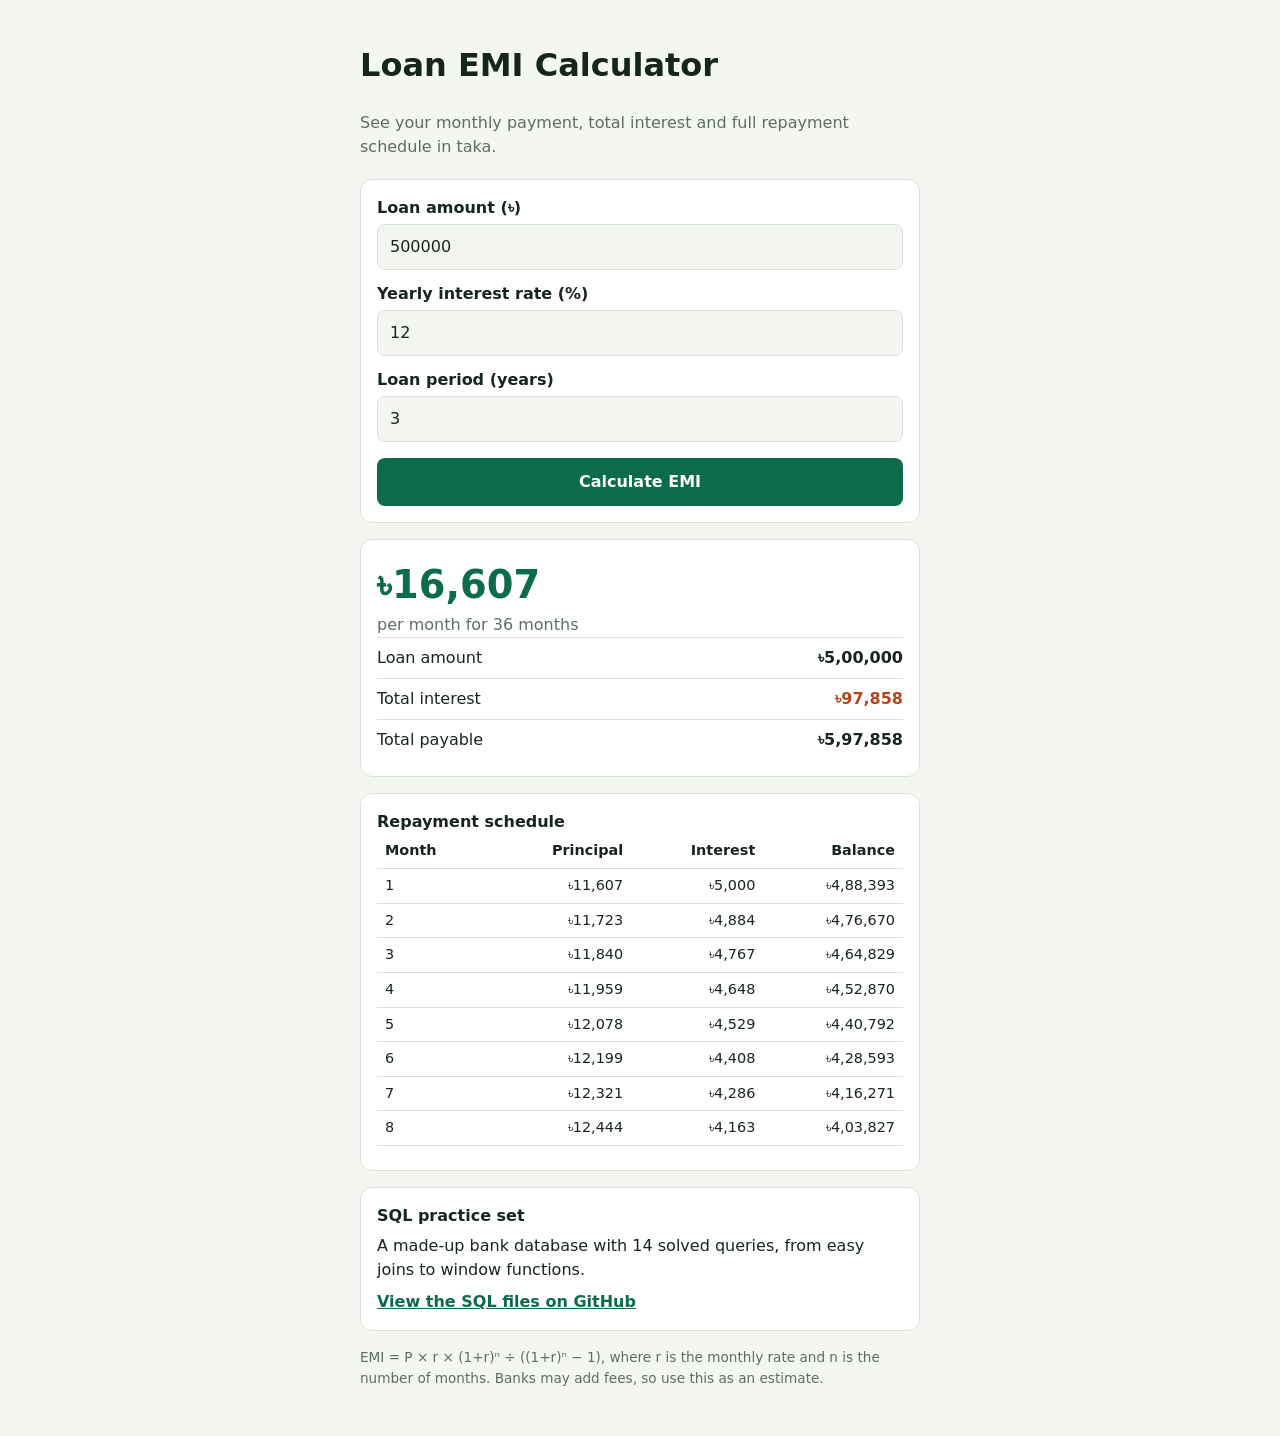
==== index.html @ d1f59466 "index.html" ====
<!DOCTYPE html>
<html lang="en">
<head>
<meta charset="UTF-8">
<meta name="viewport" content="width=device-width, initial-scale=1">
<title>BD Loan EMI Calculator</title>
<style>
:root{--bg:#f3f6f1;--card:#fff;--ink:#16261d;--mute:#5d6e63;--line:#d9e2da;--accent:#0b6b4a;--accent-ink:#fff;--warm:#b4461f}
@media (prefers-color-scheme:dark){:root{--bg:#0e1a14;--card:#15241b;--ink:#e6efe8;--mute:#93a59a;--line:#264033;--accent:#3fbf8b;--accent-ink:#06150e;--warm:#f08a5d}}
*{box-sizing:border-box}
body{margin:0;background:var(--bg);color:var(--ink);font:16px/1.5 system-ui,-apple-system,"Segoe UI",sans-serif;padding:20px 16px 48px}
main{max-width:560px;margin:0 auto}
<p><a href="fdr.html" style="color:var(--accent);font-weight:600">FDR maturity calculator</a></p>
h1{font-size:1.6rem;margin:0 0 4px}
.sub{color:var(--mute);margin:0 0 20px}
.box{background:var(--card);border:1px solid var(--line);border-radius:12px;padding:16px;margin-bottom:16px}
label{display:block;font-weight:600;margin:12px 0 4px}
label:first-child{margin-top:0}
input{width:100%;font:inherit;padding:10px 12px;border:1px solid var(--line);border-radius:8px;background:var(--bg);color:var(--ink)}
input:focus-visible,button:focus-visible{outline:3px solid var(--accent);outline-offset:2px}
button{width:100%;margin-top:16px;padding:12px;font:inherit;font-weight:700;border:0;border-radius:8px;background:var(--accent);color:var(--accent-ink);cursor:pointer}
.emi{font-size:2.4rem;font-weight:800;color:var(--accent);margin:0}
.row{display:flex;justify-content:space-between;padding:8px 0;border-top:1px solid var(--line)}
.row span:last-child{font-weight:600}
.int{color:var(--warm)}
.err{color:var(--warm);font-weight:600}
.scroll{max-height:320px;overflow:auto;overflow-x:auto}
table{width:100%;border-collapse:collapse;font-size:.9rem;font-variant-numeric:tabular-nums}
th,td{padding:6px 8px;text-align:right;border-bottom:1px solid var(--line);white-space:nowrap}
th{position:sticky;top:0;background:var(--card)}
th:first-child,td:first-child{text-align:left}
footer{color:var(--mute);font-size:.85rem}
</style>
</head>
<body>
<main>
<h1>Loan EMI Calculator</h1>
<p class="sub">See your monthly payment, total interest and full repayment schedule in taka.</p>

<div class="box">
<label for="amt">Loan amount (৳)</label>
<input id="amt" type="number" inputmode="decimal" value="500000" min="1">
<label for="rate">Yearly interest rate (%)</label>
<input id="rate" type="number" inputmode="decimal" value="12" min="0" step="0.1">
<label for="yrs">Loan period (years)</label>
<input id="yrs" type="number" inputmode="decimal" value="3" min="0.1" step="0.5">
<button id="go">Calculate EMI</button>
</div>

<div class="box" id="out" aria-live="polite"></div>

<div class="box">
<strong>Repayment schedule</strong>
<div class="scroll"><table id="tbl"></table></div>
</div>

<div class="box">
<strong>SQL practice set</strong>
<p style="margin:6px 0 0">A made-up bank database with 14 solved queries, from easy joins to window functions.</p>
<p style="margin:8px 0 0"><a href="https://github.com/s-32-2025416785-ctrl/bd-banking-to0lkit/tree/main/sql" style="color:var(--accent);font-weight:600">View the SQL files on GitHub</a></p>
</div><footer>EMI = P × r × (1+r)ⁿ ÷ ((1+r)ⁿ − 1), where r is the monthly rate and n is the number of months. Banks may add fees, so use this as an estimate.</footer>
</main>

<script>
const $ = id => document.getElementById(id);
const fmt = n => "৳" + Math.round(n).toLocaleString("en-IN");

function calc(){
  const P = parseFloat($("amt").value);
  const yearly = parseFloat($("rate").value);
  const years = parseFloat($("yrs").value);
  const out = $("out"), tbl = $("tbl");

  if (!(P > 0) || !(yearly >= 0) || !(years > 0)) {
    out.innerHTML = '<span class="err">Enter a loan amount, a rate (0 or more) and a period above 0.</span>';
    tbl.innerHTML = "";
    return;
  }

  const n = Math.round(years * 12);
  const r = yearly / 12 / 100;
  const emi = r === 0 ? P / n : P * r * Math.pow(1 + r, n) / (Math.pow(1 + r, n) - 1);
  const total = emi * n;

  out.innerHTML =
    '<p class="emi">' + fmt(emi) + '</p><div style="color:var(--mute)">per month for ' + n + ' months</div>' +
    '<div class="row"><span>Loan amount</span><span>' + fmt(P) + '</span></div>' +
    '<div class="row"><span>Total interest</span><span class="int">' + fmt(total - P) + '</span></div>' +
    '<div class="row"><span>Total payable</span><span>' + fmt(total) + '</span></div>';

  let bal = P, rows = "<tr><th>Month</th><th>Principal</th><th>Interest</th><th>Balance</th></tr>";
  for (let m = 1; m <= n; m++) {
    const interest = bal * r;
    const principal = emi - interest;
    bal = Math.max(bal - principal, 0);
    rows += "<tr><td>" + m + "</td><td>" + fmt(principal) + "</td><td>" + fmt(interest) + "</td><td>" + fmt(bal) + "</td></tr>";
  }
  tbl.innerHTML = rows;
}

$("go").addEventListener("click", calc);
["amt","rate","yrs"].forEach(id => $(id).addEventListener("input", calc));
calc();
</script>
</body>
</html>
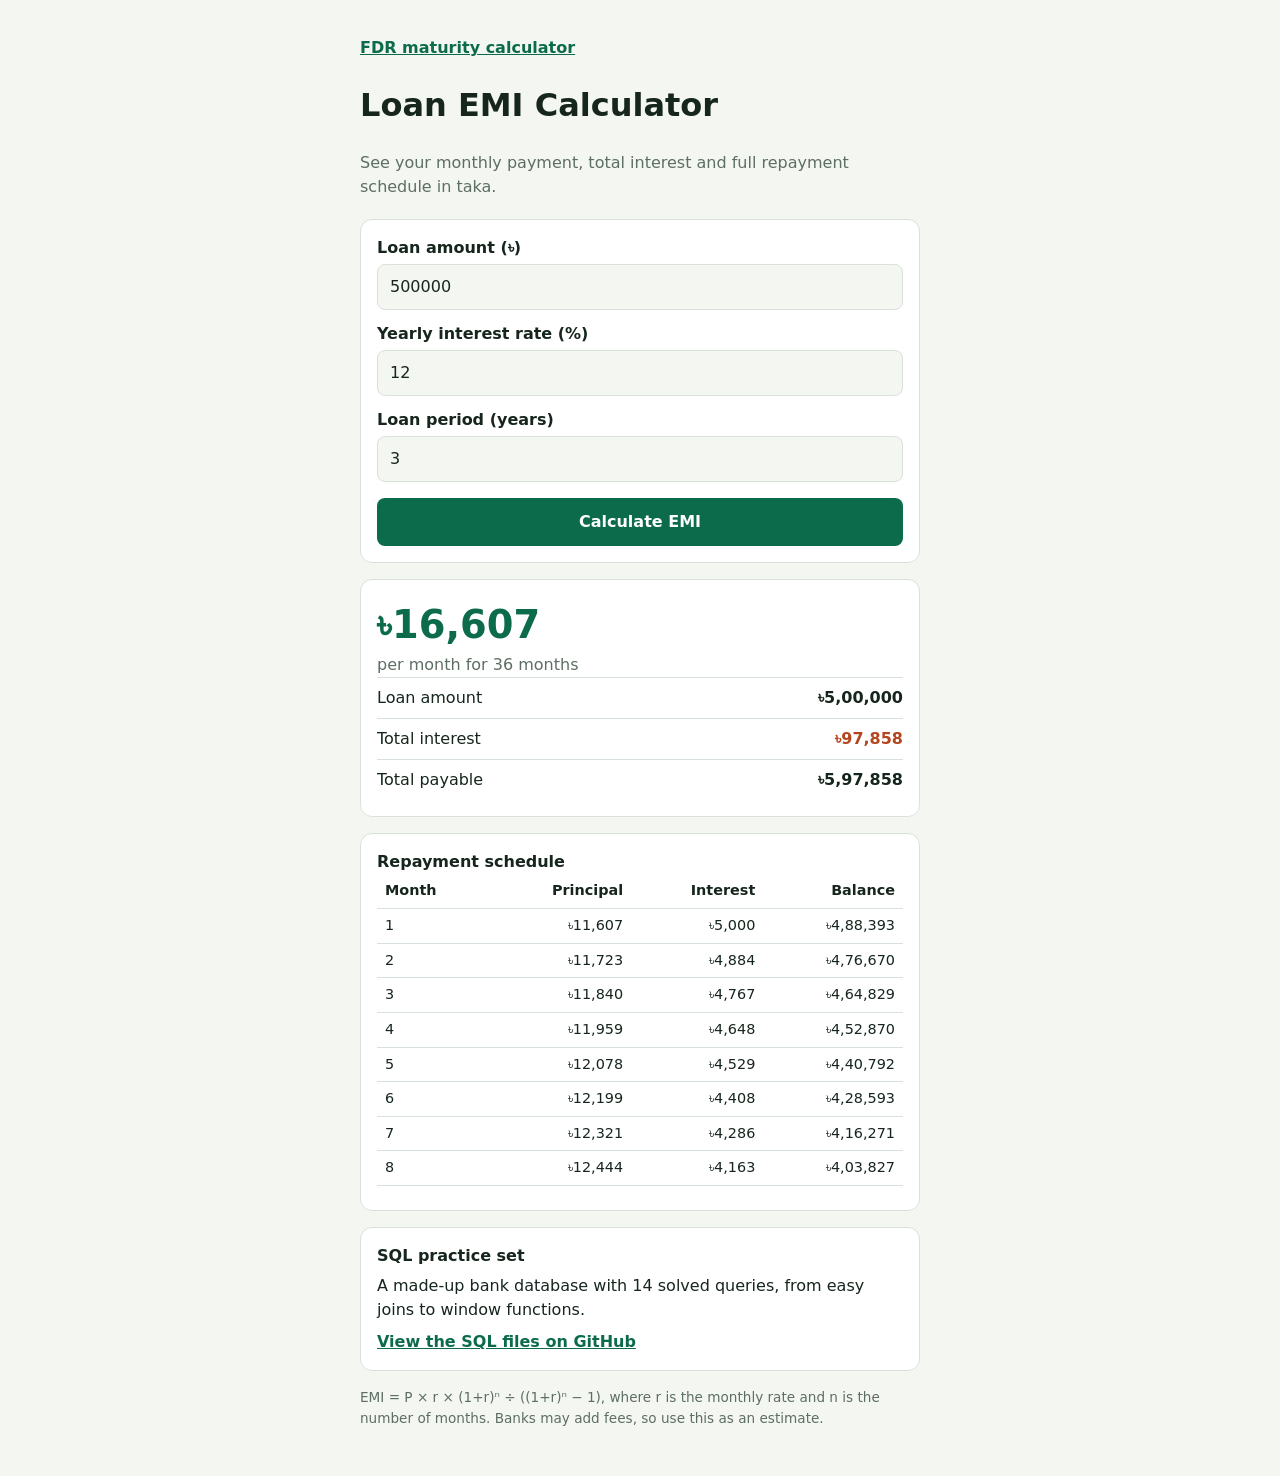
==== commit 5fa557dc: "index.html" ====
--- a/index.html
+++ b/index.html
@@ -34,6 +34,7 @@
 </head>
 <body>
 <main>
+<p><a href="fdr.html" style="color:var(--accent);font-weight:600">FDR maturity calculator</a></p>
 <h1>Loan EMI Calculator</h1>
 <p class="sub">See your monthly payment, total interest and full repayment schedule in taka.</p>
 
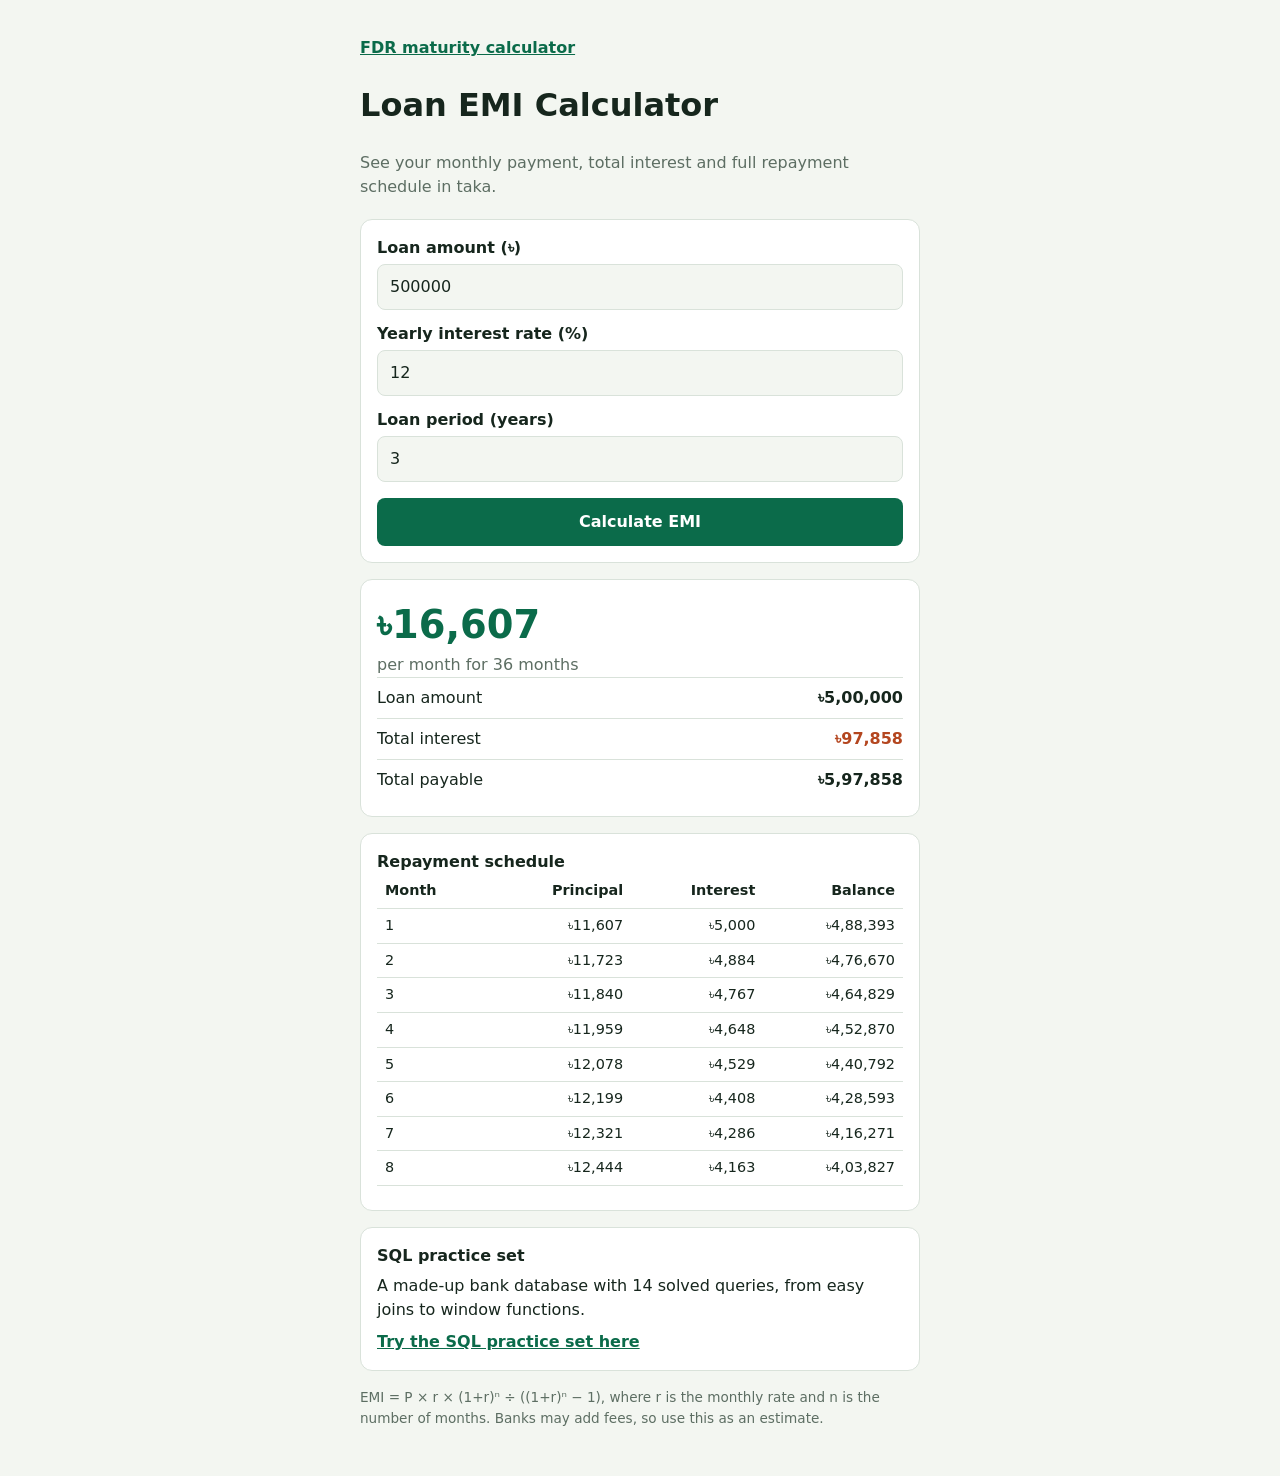
==== commit 16b6aea1: "index.html" ====
--- a/index.html
+++ b/index.html
@@ -58,7 +58,7 @@
 <div class="box">
 <strong>SQL practice set</strong>
 <p style="margin:6px 0 0">A made-up bank database with 14 solved queries, from easy joins to window functions.</p>
-<p style="margin:8px 0 0"><a href="https://github.com/s-32-2025416785-ctrl/bd-banking-to0lkit/tree/main/sql" style="color:var(--accent);font-weight:600">View the SQL files on GitHub</a></p>
+<p style="margin:8px 0 0"><a href="sql.html" style="color:var(--accent);font-weight:600">Try the SQL practice set here</a></p>
 </div><footer>EMI = P × r × (1+r)ⁿ ÷ ((1+r)ⁿ − 1), where r is the monthly rate and n is the number of months. Banks may add fees, so use this as an estimate.</footer>
 </main>
 
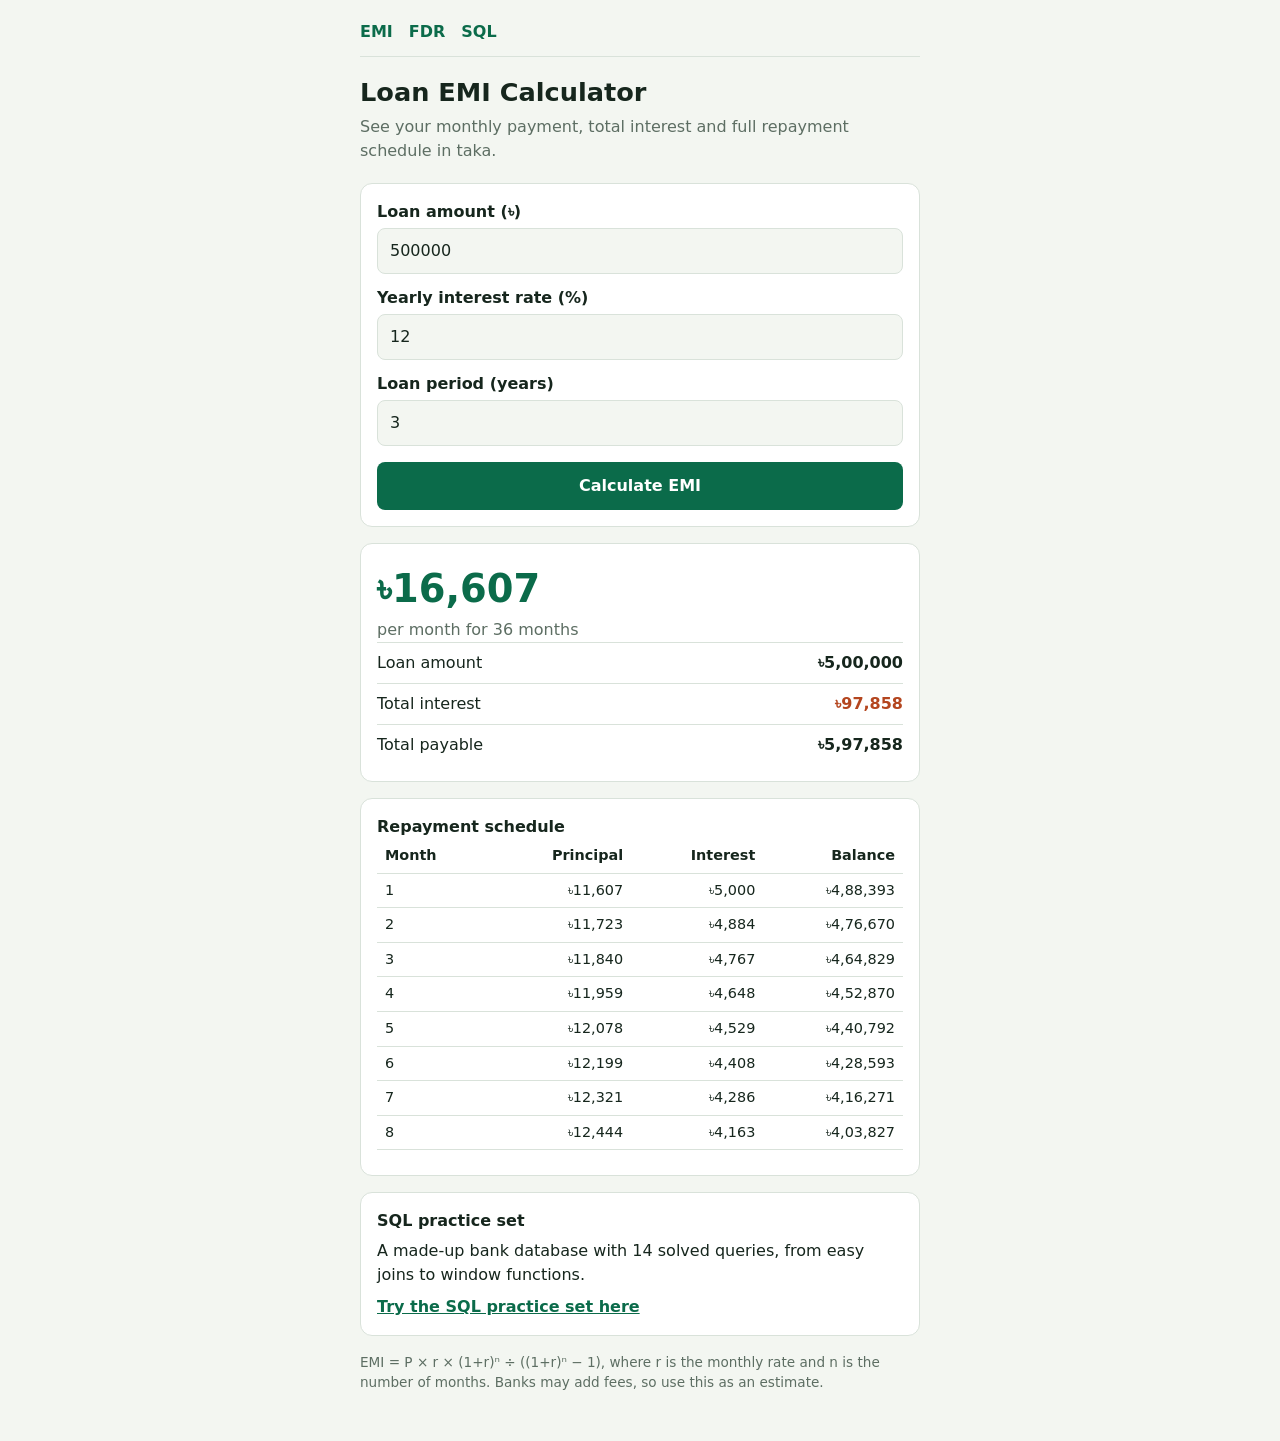
==== commit 0b85b74a: "index.html" ====
--- a/index.html
+++ b/index.html
@@ -10,7 +10,6 @@
 *{box-sizing:border-box}
 body{margin:0;background:var(--bg);color:var(--ink);font:16px/1.5 system-ui,-apple-system,"Segoe UI",sans-serif;padding:20px 16px 48px}
 main{max-width:560px;margin:0 auto}
-<p><a href="fdr.html" style="color:var(--accent);font-weight:600">FDR maturity calculator</a></p>
 h1{font-size:1.6rem;margin:0 0 4px}
 .sub{color:var(--mute);margin:0 0 20px}
 .box{background:var(--card);border:1px solid var(--line);border-radius:12px;padding:16px;margin-bottom:16px}
@@ -34,7 +33,11 @@
 </head>
 <body>
 <main>
-<p><a href="fdr.html" style="color:var(--accent);font-weight:600">FDR maturity calculator</a></p>
+<nav style="display:flex;flex-wrap:wrap;gap:6px 16px;padding-bottom:12px;margin-bottom:16px;border-bottom:1px solid var(--line)">
+<a href="index.html" style="color:var(--accent);font-weight:600;text-decoration:none">EMI</a>
+<a href="fdr.html" style="color:var(--accent);font-weight:600;text-decoration:none">FDR</a>
+<a href="sql.html" style="color:var(--accent);font-weight:600;text-decoration:none">SQL</a>
+</nav>
 <h1>Loan EMI Calculator</h1>
 <p class="sub">See your monthly payment, total interest and full repayment schedule in taka.</p>
 
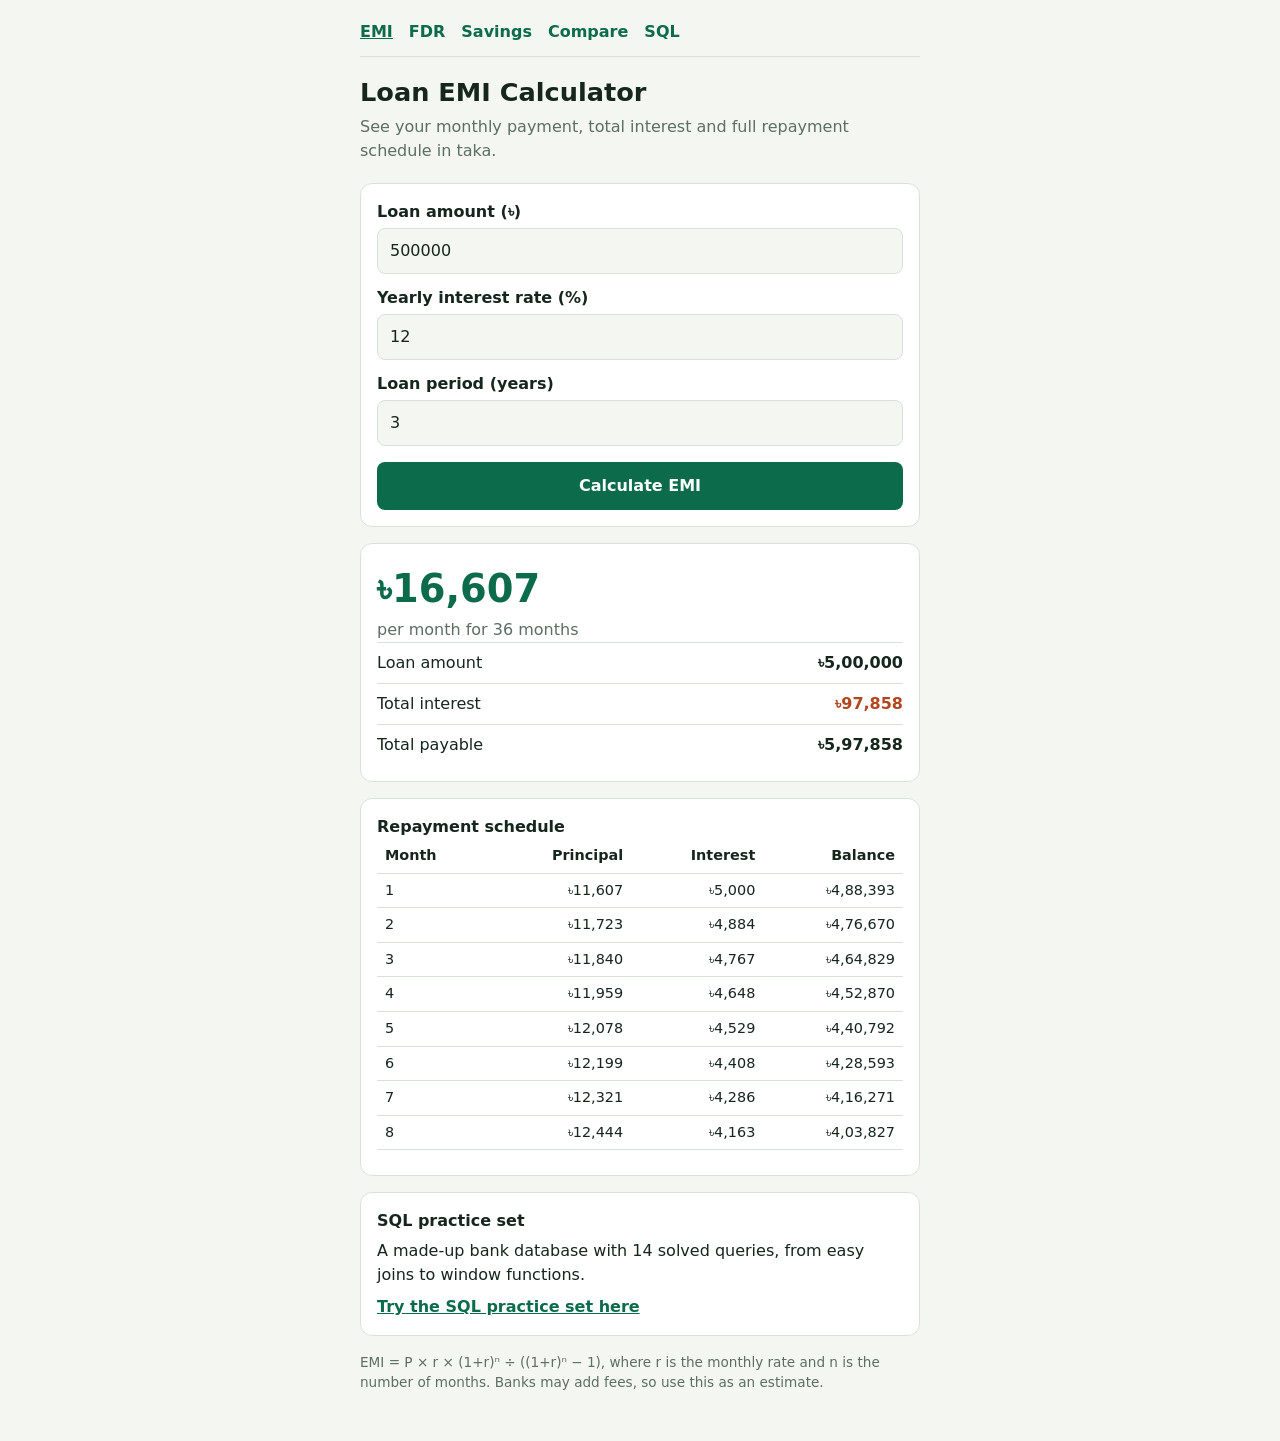
==== commit 10557500: "Update index.html" ====
--- a/index.html
+++ b/index.html
@@ -33,11 +33,8 @@
 </head>
 <body>
 <main>
-<nav style="display:flex;flex-wrap:wrap;gap:6px 16px;padding-bottom:12px;margin-bottom:16px;border-bottom:1px solid var(--line)">
-<a href="index.html" style="color:var(--accent);font-weight:600;text-decoration:none">EMI</a>
-<a href="fdr.html" style="color:var(--accent);font-weight:600;text-decoration:none">FDR</a>
-<a href="sql.html" style="color:var(--accent);font-weight:600;text-decoration:none">SQL</a>
-</nav>
+<nav id="nav"></nav>
+<script src="nav.js"></script>
 <h1>Loan EMI Calculator</h1>
 <p class="sub">See your monthly payment, total interest and full repayment schedule in taka.</p>
 
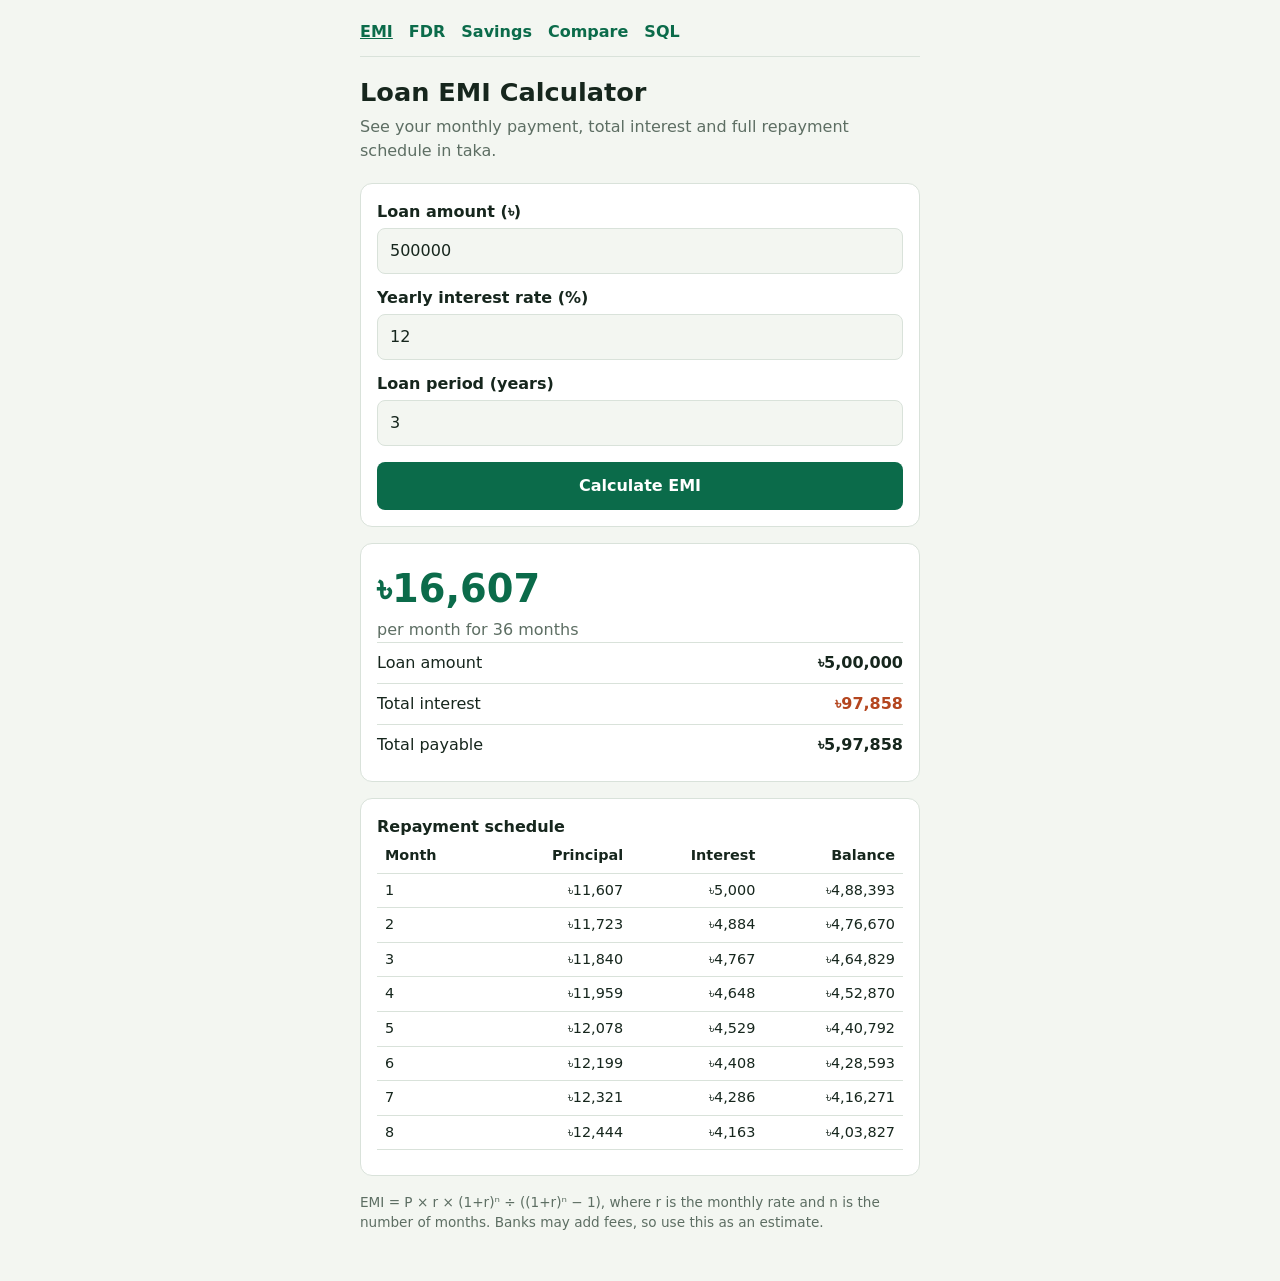
==== commit 75d93370: "Update index.html" ====
--- a/index.html
+++ b/index.html
@@ -55,11 +55,7 @@
 <div class="scroll"><table id="tbl"></table></div>
 </div>
 
-<div class="box">
-<strong>SQL practice set</strong>
-<p style="margin:6px 0 0">A made-up bank database with 14 solved queries, from easy joins to window functions.</p>
-<p style="margin:8px 0 0"><a href="sql.html" style="color:var(--accent);font-weight:600">Try the SQL practice set here</a></p>
-</div><footer>EMI = P × r × (1+r)ⁿ ÷ ((1+r)ⁿ − 1), where r is the monthly rate and n is the number of months. Banks may add fees, so use this as an estimate.</footer>
+<footer>EMI = P × r × (1+r)ⁿ ÷ ((1+r)ⁿ − 1), where r is the monthly rate and n is the number of months. Banks may add fees, so use this as an estimate.</footer>
 </main>
 
 <script>
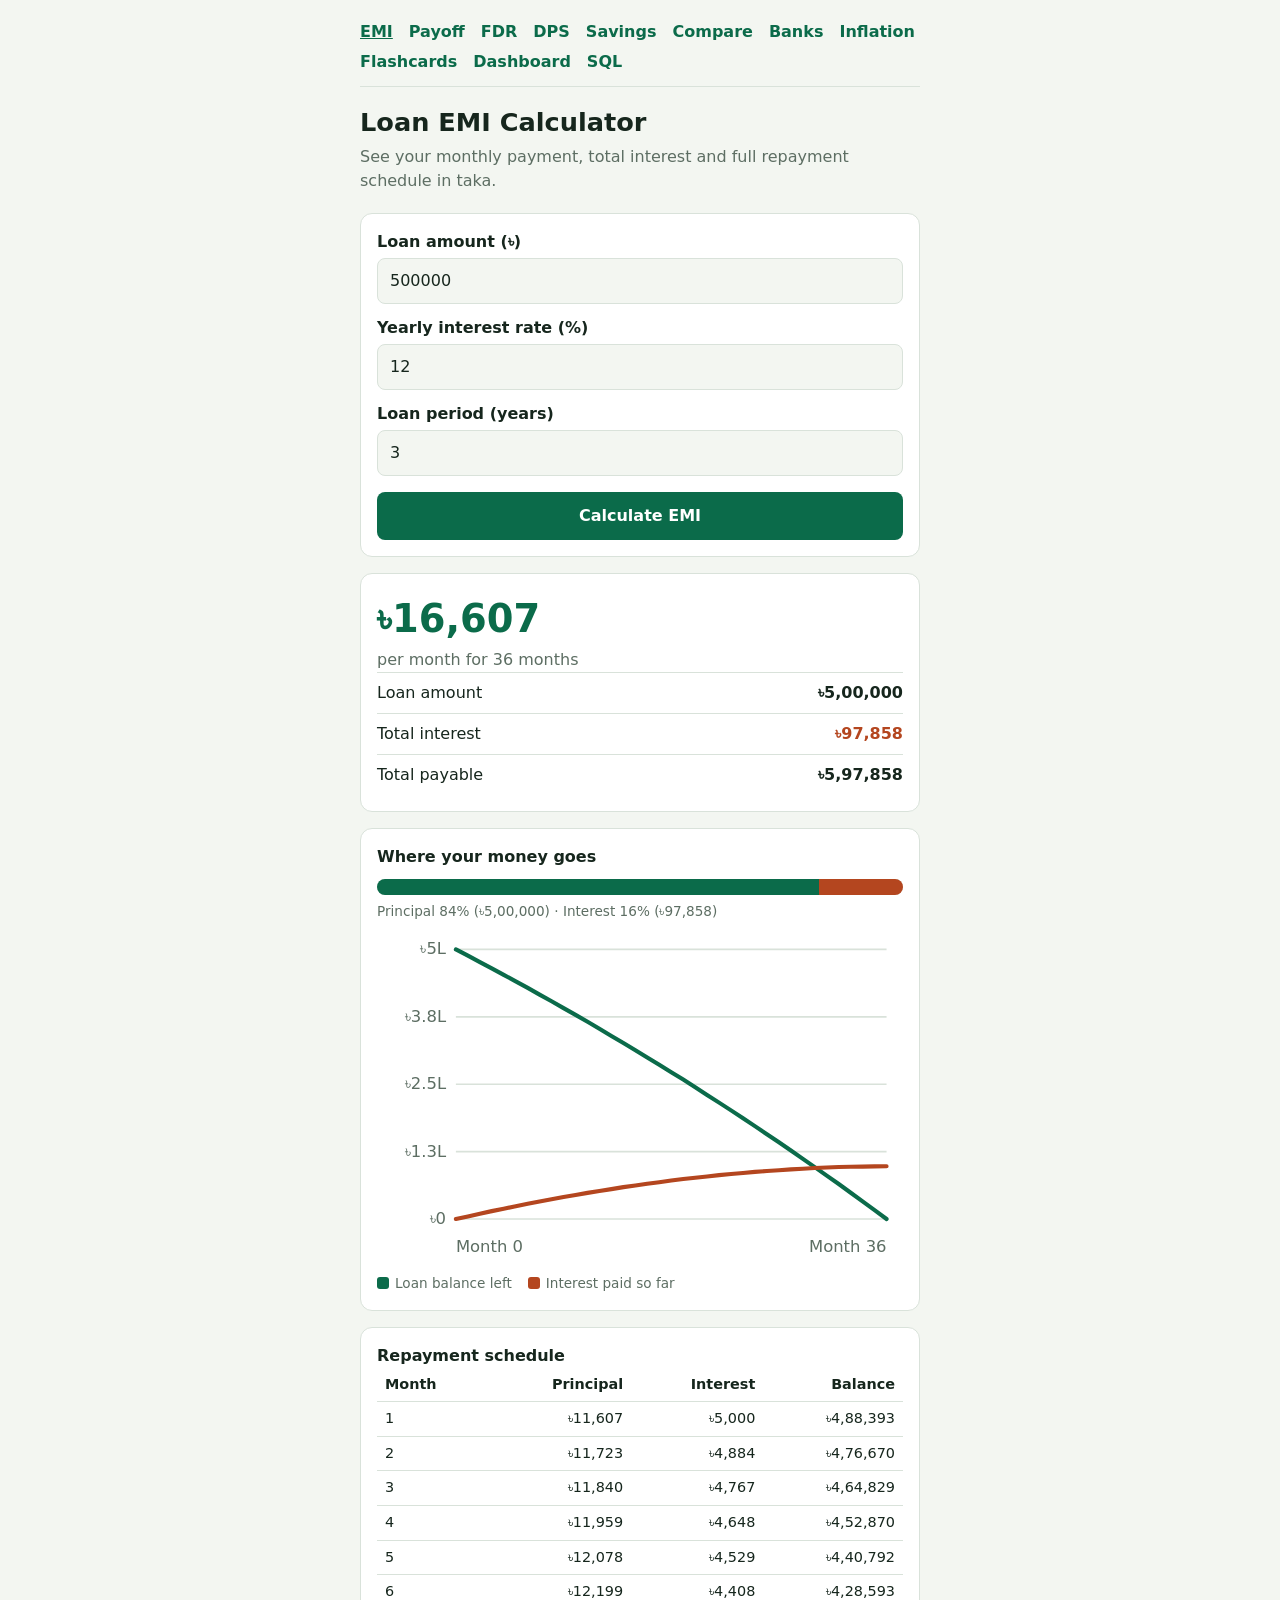
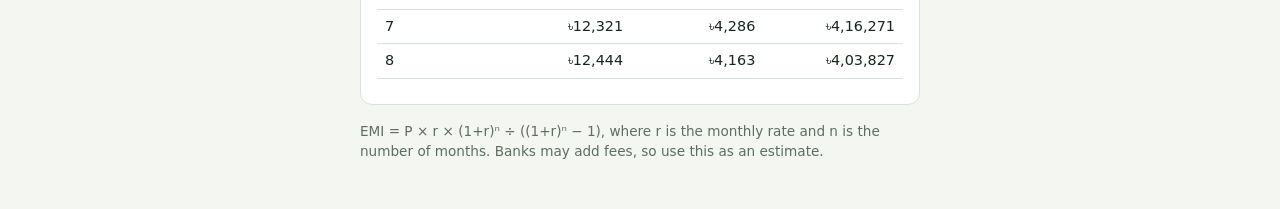
==== commit 0e2969b8: "Update index.html" ====
--- a/index.html
+++ b/index.html
@@ -99,5 +99,6 @@
 ["amt","rate","yrs"].forEach(id => $(id).addEventListener("input", calc));
 calc();
 </script>
+<script src="charts.js"></script>
 </body>
 </html>
